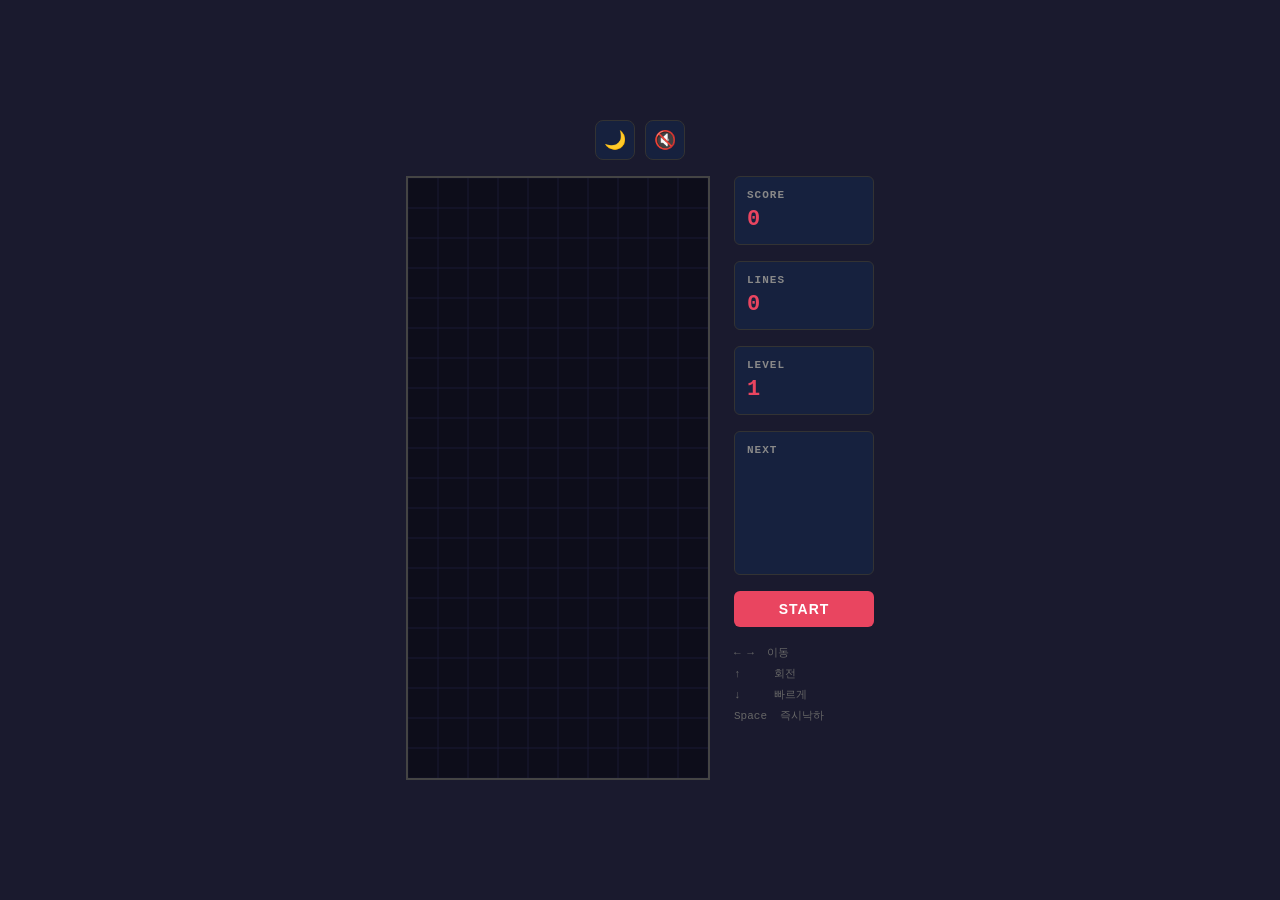
==== game.html @ f0f6d1d6 "initial commit" ====
<!DOCTYPE html>
<html lang="ko" data-theme="dark">
<head>
  <meta charset="UTF-8" />
  <meta name="viewport" content="width=device-width, initial-scale=1.0" />
  <title>Tetris</title>
  <style>
    :root {
      --bg:        #1a1a2e;
      --panel-bg:  #16213e;
      --board-bg:  #0d0d1a;
      --border:    #444;
      --border2:   #333;
      --text:      #eee;
      --muted:     #888;
      --muted2:    #666;
      --accent:    #e94560;
      --accent-hv: #c73652;
      --grid:      #1e1e3a;
    }
    [data-theme="light"] {
      --bg:        #f0f2f5;
      --panel-bg:  #ffffff;
      --board-bg:  #e8eaf0;
      --border:    #bbb;
      --border2:   #ddd;
      --text:      #1a1a2e;
      --muted:     #555;
      --muted2:    #888;
      --accent:    #e94560;
      --accent-hv: #c73652;
      --grid:      #d0d4e0;
    }

    * { box-sizing: border-box; margin: 0; padding: 0; }

    body {
      background: var(--bg);
      display: flex;
      flex-direction: column;
      justify-content: center;
      align-items: center;
      min-height: 100vh;
      font-family: 'Courier New', monospace;
      color: var(--text);
      transition: background 0.3s, color 0.3s;
    }

    #topbar {
      display: flex;
      gap: 10px;
      margin-bottom: 16px;
    }

    .icon-btn {
      background: var(--panel-bg);
      border: 1px solid var(--border2);
      border-radius: 8px;
      color: var(--text);
      font-size: 18px;
      width: 40px;
      height: 40px;
      cursor: pointer;
      display: flex;
      align-items: center;
      justify-content: center;
      transition: background 0.2s;
    }
    .icon-btn:hover { background: var(--border2); }

    #app {
      display: flex;
      gap: 24px;
      align-items: flex-start;
    }

    canvas {
      border: 2px solid var(--border);
      background: var(--board-bg);
      display: block;
      transition: background 0.3s, border-color 0.3s;
    }

    #panel {
      width: 140px;
      display: flex;
      flex-direction: column;
      gap: 16px;
    }

    .box {
      background: var(--panel-bg);
      border: 1px solid var(--border2);
      border-radius: 6px;
      padding: 12px;
      transition: background 0.3s, border-color 0.3s;
    }

    .box h3 {
      font-size: 11px;
      color: var(--muted);
      letter-spacing: 1px;
      text-transform: uppercase;
      margin-bottom: 6px;
    }

    .box .value {
      font-size: 22px;
      font-weight: bold;
      color: var(--accent);
    }

    #next-canvas {
      border: none;
      background: transparent;
      margin-top: 4px;
    }

    #btn {
      width: 100%;
      padding: 10px;
      border: none;
      border-radius: 6px;
      background: var(--accent);
      color: #fff;
      font-size: 14px;
      font-weight: bold;
      cursor: pointer;
      letter-spacing: 1px;
    }
    #btn:hover { background: var(--accent-hv); }

    #keys {
      font-size: 11px;
      color: var(--muted2);
      line-height: 1.9;
    }
  </style>
</head>
<body>

<div id="topbar">
  <button class="icon-btn" id="theme-btn" title="라이트/다크 모드">🌙</button>
  <button class="icon-btn" id="music-btn" title="음악 켜기/끄기">🔇</button>
</div>

<div id="app">
  <canvas id="board" width="300" height="600"></canvas>
  <div id="panel">
    <div class="box">
      <h3>Score</h3>
      <div class="value" id="score">0</div>
    </div>
    <div class="box">
      <h3>Lines</h3>
      <div class="value" id="lines">0</div>
    </div>
    <div class="box">
      <h3>Level</h3>
      <div class="value" id="level">1</div>
    </div>
    <div class="box">
      <h3>Next</h3>
      <canvas id="next-canvas" width="100" height="100"></canvas>
    </div>
    <button id="btn">START</button>
    <div id="keys">
      ← → &nbsp;이동<br>
      ↑ &nbsp;&nbsp;&nbsp;&nbsp;회전<br>
      ↓ &nbsp;&nbsp;&nbsp;&nbsp;빠르게<br>
      Space &nbsp;즉시낙하
    </div>
  </div>
</div>

<audio id="bgm" src="bgm.wav" loop></audio>

<script>
const COLS = 10, ROWS = 20, BLOCK = 30;

const PIECES = [
  { shape: [[1,1,1,1]],               color: '#00f0f0' },
  { shape: [[1,1],[1,1]],             color: '#f0f000' },
  { shape: [[0,1,0],[1,1,1]],         color: '#a000f0' },
  { shape: [[1,0],[1,0],[1,1]],       color: '#f0a000' },
  { shape: [[0,1],[0,1],[1,1]],       color: '#0000f0' },
  { shape: [[0,1,1],[1,1,0]],         color: '#00f000' },
  { shape: [[1,1,0],[0,1,1]],         color: '#f00000' },
];

const canvas   = document.getElementById('board');
const ctx      = canvas.getContext('2d');
const nextCanvas = document.getElementById('next-canvas');
const nCtx     = nextCanvas.getContext('2d');
const scoreEl  = document.getElementById('score');
const linesEl  = document.getElementById('lines');
const levelEl  = document.getElementById('level');
const btn      = document.getElementById('btn');
const themeBtn = document.getElementById('theme-btn');
const musicBtn = document.getElementById('music-btn');
const bgm      = document.getElementById('bgm');

// ── 테마 ──────────────────────────────────────────────
let isDark = true;
themeBtn.addEventListener('click', () => {
  isDark = !isDark;
  document.documentElement.setAttribute('data-theme', isDark ? 'dark' : 'light');
  themeBtn.textContent = isDark ? '🌙' : '☀️';
});

// ── 음악 ──────────────────────────────────────────────
let musicOn = false;
bgm.volume = 0.45;

musicBtn.addEventListener('click', () => {
  musicOn = !musicOn;
  if (musicOn) {
    bgm.play().catch(() => {});
    musicBtn.textContent = '🔊';
  } else {
    bgm.pause();
    musicBtn.textContent = '🔇';
  }
});

// ── 게임 상태 ─────────────────────────────────────────
let board = newBoard(), piece, nextPiece;
let score, lines, level, gameOver, running, dropTimer, dropInterval;

function newBoard() {
  return Array.from({ length: ROWS }, () => Array(COLS).fill(null));
}

function randomPiece() {
  const p = PIECES[Math.floor(Math.random() * PIECES.length)];
  return {
    shape: p.shape.map(r => [...r]),
    color: p.color,
    x: Math.floor(COLS / 2) - Math.floor(p.shape[0].length / 2),
    y: 0,
  };
}

function rotate(shape) {
  return shape[0].map((_, i) => shape.map(row => row[i]).reverse());
}

function valid(b, p, ox = 0, oy = 0, shape = p.shape) {
  return shape.every((row, r) =>
    row.every((cell, c) => {
      if (!cell) return true;
      const nx = p.x + c + ox, ny = p.y + r + oy;
      return nx >= 0 && nx < COLS && ny >= 0 && ny < ROWS && !b[ny]?.[nx];
    })
  );
}

function place(b, p) {
  p.shape.forEach((row, r) =>
    row.forEach((cell, c) => { if (cell) b[p.y + r][p.x + c] = p.color; })
  );
}

function clearLines(b) {
  let cleared = 0;
  for (let r = ROWS - 1; r >= 0; ) {
    if (b[r].every(cell => cell)) { b.splice(r, 1); b.unshift(Array(COLS).fill(null)); cleared++; }
    else r--;
  }
  return cleared;
}

const LINE_SCORES = [0, 100, 300, 500, 800];

function spawn() {
  piece = nextPiece || randomPiece();
  nextPiece = randomPiece();
  if (!valid(board, piece)) {
    gameOver = true;
    running = false;
    btn.textContent = 'RESTART';
    drawOverlay();
    if (musicOn) { bgm.pause(); bgm.currentTime = 0; musicOn = false; musicBtn.textContent = '🔇'; }
  }
}

function drop() {
  if (!running) return;
  if (valid(board, piece, 0, 1)) {
    piece.y++;
  } else {
    place(board, piece);
    const n = clearLines(board);
    if (n) {
      lines += n;
      score += LINE_SCORES[n] * level;
      level = Math.floor(lines / 10) + 1;
      dropInterval = Math.max(100, 1000 - (level - 1) * 100);
      clearInterval(dropTimer);
      dropTimer = setInterval(() => { if (running) drop(); }, dropInterval);
      updateUI();
    }
    spawn();
  }
}

function hardDrop() {
  while (valid(board, piece, 0, 1)) piece.y++;
  drop();
}

function updateUI() {
  scoreEl.textContent = score;
  linesEl.textContent = lines;
  levelEl.textContent = level;
}

// ── 그리기 ────────────────────────────────────────────
function drawBlock(context, x, y, color, size = BLOCK) {
  context.fillStyle = color;
  context.fillRect(x * size + 1, y * size + 1, size - 2, size - 2);
  context.fillStyle = 'rgba(255,255,255,0.18)';
  context.fillRect(x * size + 1, y * size + 1, size - 2, 4);
  context.fillStyle = 'rgba(0,0,0,0.25)';
  context.fillRect(x * size + 1, y * size + size - 5, size - 2, 4);
}

function drawGhost() {
  let gy = piece.y;
  while (valid(board, { ...piece, y: gy + 1 })) gy++;
  if (gy === piece.y) return;
  ctx.globalAlpha = 0.2;
  piece.shape.forEach((row, r) =>
    row.forEach((cell, c) => { if (cell) drawBlock(ctx, piece.x + c, gy + r, piece.color); })
  );
  ctx.globalAlpha = 1;
}

function draw() {
  const gridColor = getComputedStyle(document.documentElement).getPropertyValue('--grid').trim();
  ctx.clearRect(0, 0, canvas.width, canvas.height);

  ctx.strokeStyle = gridColor || '#1e1e3a';
  ctx.lineWidth = 0.5;
  for (let r = 0; r < ROWS; r++)
    for (let c = 0; c < COLS; c++)
      ctx.strokeRect(c * BLOCK, r * BLOCK, BLOCK, BLOCK);

  board.forEach((row, r) =>
    row.forEach((color, c) => { if (color) drawBlock(ctx, c, r, color); })
  );

  if (running && piece) {
    drawGhost();
    piece.shape.forEach((row, r) =>
      row.forEach((cell, c) => { if (cell) drawBlock(ctx, piece.x + c, piece.y + r, piece.color); })
    );
  }

  nCtx.clearRect(0, 0, nextCanvas.width, nextCanvas.height);
  if (nextPiece) {
    const ns = 20;
    const offX = Math.floor((5 - nextPiece.shape[0].length) / 2);
    const offY = Math.floor((5 - nextPiece.shape.length) / 2);
    nextPiece.shape.forEach((row, r) =>
      row.forEach((cell, c) => {
        if (cell) {
          nCtx.fillStyle = nextPiece.color;
          nCtx.fillRect((offX + c) * ns + 1, (offY + r) * ns + 1, ns - 2, ns - 2);
        }
      })
    );
  }

  requestAnimationFrame(draw);
}

function drawOverlay() {
  ctx.fillStyle = 'rgba(0,0,0,0.62)';
  ctx.fillRect(0, 0, canvas.width, canvas.height);
  ctx.fillStyle = '#e94560';
  ctx.font = 'bold 28px Courier New';
  ctx.textAlign = 'center';
  ctx.fillText('GAME OVER', canvas.width / 2, canvas.height / 2 - 20);
  ctx.fillStyle = '#eee';
  ctx.font = '16px Courier New';
  ctx.fillText(`Score: ${score}`, canvas.width / 2, canvas.height / 2 + 16);
}

// ── 시작 ──────────────────────────────────────────────
function startGame() {
  board = newBoard();
  score = 0; lines = 0; level = 1;
  dropInterval = 800;
  gameOver = false;
  running = true;
  nextPiece = randomPiece();
  spawn();
  updateUI();
  btn.textContent = 'RESTART';
  clearInterval(dropTimer);
  dropTimer = setInterval(() => { if (running) drop(); }, dropInterval);
  if (musicOn) { bgm.currentTime = 0; bgm.play().catch(() => {}); }
}

btn.addEventListener('click', startGame);

document.addEventListener('keydown', e => {
  if (!running) return;
  switch (e.key) {
    case 'ArrowLeft':  if (valid(board, piece, -1)) piece.x--; break;
    case 'ArrowRight': if (valid(board, piece,  1)) piece.x++; break;
    case 'ArrowDown':  drop(); break;
    case 'ArrowUp': {
      const r = rotate(piece.shape);
      if (valid(board, piece, 0, 0, r)) piece.shape = r;
      break;
    }
    case ' ': e.preventDefault(); hardDrop(); break;
  }
});

draw();
</script>
</body>
</html>
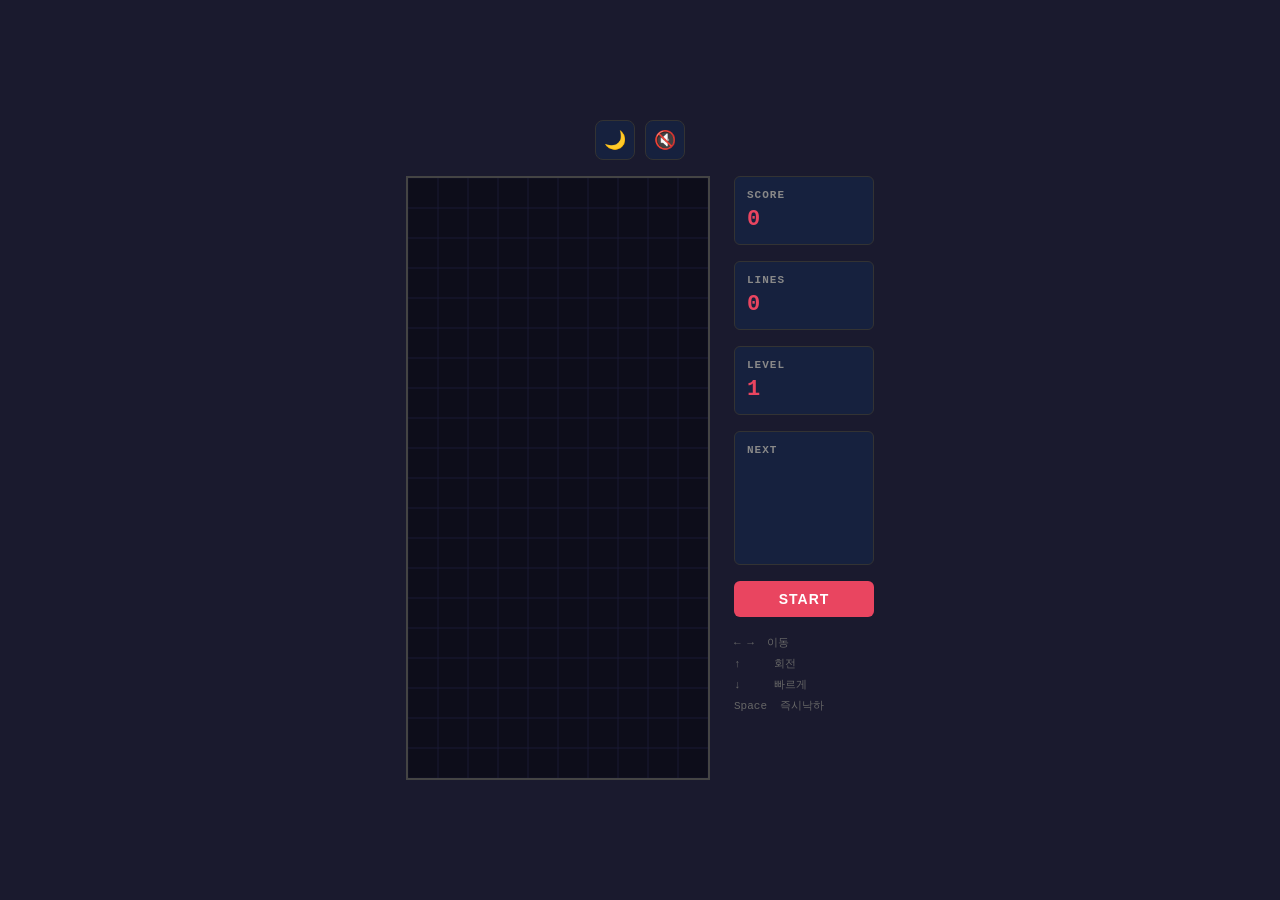
==== commit 37ea556e: "모바일 플레이 기능 추가" ====
--- a/game.html
+++ b/game.html
@@ -2,140 +2,9 @@
 <html lang="ko" data-theme="dark">
 <head>
   <meta charset="UTF-8" />
-  <meta name="viewport" content="width=device-width, initial-scale=1.0" />
+  <meta name="viewport" content="width=device-width, initial-scale=1.0, user-scalable=no, viewport-fit=cover" />
   <title>Tetris</title>
-  <style>
-    :root {
-      --bg:        #1a1a2e;
-      --panel-bg:  #16213e;
-      --board-bg:  #0d0d1a;
-      --border:    #444;
-      --border2:   #333;
-      --text:      #eee;
-      --muted:     #888;
-      --muted2:    #666;
-      --accent:    #e94560;
-      --accent-hv: #c73652;
-      --grid:      #1e1e3a;
-    }
-    [data-theme="light"] {
-      --bg:        #f0f2f5;
-      --panel-bg:  #ffffff;
-      --board-bg:  #e8eaf0;
-      --border:    #bbb;
-      --border2:   #ddd;
-      --text:      #1a1a2e;
-      --muted:     #555;
-      --muted2:    #888;
-      --accent:    #e94560;
-      --accent-hv: #c73652;
-      --grid:      #d0d4e0;
-    }
-
-    * { box-sizing: border-box; margin: 0; padding: 0; }
-
-    body {
-      background: var(--bg);
-      display: flex;
-      flex-direction: column;
-      justify-content: center;
-      align-items: center;
-      min-height: 100vh;
-      font-family: 'Courier New', monospace;
-      color: var(--text);
-      transition: background 0.3s, color 0.3s;
-    }
-
-    #topbar {
-      display: flex;
-      gap: 10px;
-      margin-bottom: 16px;
-    }
-
-    .icon-btn {
-      background: var(--panel-bg);
-      border: 1px solid var(--border2);
-      border-radius: 8px;
-      color: var(--text);
-      font-size: 18px;
-      width: 40px;
-      height: 40px;
-      cursor: pointer;
-      display: flex;
-      align-items: center;
-      justify-content: center;
-      transition: background 0.2s;
-    }
-    .icon-btn:hover { background: var(--border2); }
-
-    #app {
-      display: flex;
-      gap: 24px;
-      align-items: flex-start;
-    }
-
-    canvas {
-      border: 2px solid var(--border);
-      background: var(--board-bg);
-      display: block;
-      transition: background 0.3s, border-color 0.3s;
-    }
-
-    #panel {
-      width: 140px;
-      display: flex;
-      flex-direction: column;
-      gap: 16px;
-    }
-
-    .box {
-      background: var(--panel-bg);
-      border: 1px solid var(--border2);
-      border-radius: 6px;
-      padding: 12px;
-      transition: background 0.3s, border-color 0.3s;
-    }
-
-    .box h3 {
-      font-size: 11px;
-      color: var(--muted);
-      letter-spacing: 1px;
-      text-transform: uppercase;
-      margin-bottom: 6px;
-    }
-
-    .box .value {
-      font-size: 22px;
-      font-weight: bold;
-      color: var(--accent);
-    }
-
-    #next-canvas {
-      border: none;
-      background: transparent;
-      margin-top: 4px;
-    }
-
-    #btn {
-      width: 100%;
-      padding: 10px;
-      border: none;
-      border-radius: 6px;
-      background: var(--accent);
-      color: #fff;
-      font-size: 14px;
-      font-weight: bold;
-      cursor: pointer;
-      letter-spacing: 1px;
-    }
-    #btn:hover { background: var(--accent-hv); }
-
-    #keys {
-      font-size: 11px;
-      color: var(--muted2);
-      line-height: 1.9;
-    }
-  </style>
+  <link rel="stylesheet" href="css/game.css" />
 </head>
 <body>
 
@@ -159,7 +28,7 @@
       <h3>Level</h3>
       <div class="value" id="level">1</div>
     </div>
-    <div class="box">
+    <div class="box" id="next-box">
       <h3>Next</h3>
       <canvas id="next-canvas" width="100" height="100"></canvas>
     </div>
@@ -173,254 +42,24 @@
   </div>
 </div>
 
-<audio id="bgm" src="bgm.wav" loop></audio>
+<!-- 모바일 게임패드 -->
+<div id="gamepad">
+  <div class="gc-dpad">
+    <button class="gc-btn gc-rotate" id="gc-rotate" aria-label="회전">↺</button>
+    <button class="gc-btn gc-left"   id="gc-left"   aria-label="왼쪽">◀</button>
+    <button class="gc-btn gc-down"   id="gc-down"   aria-label="아래">▼</button>
+    <button class="gc-btn gc-right"  id="gc-right"  aria-label="오른쪽">▶</button>
+  </div>
+  <div class="gc-center">
+    <button class="gc-start-btn" id="gc-start">START</button>
+  </div>
+  <div class="gc-actions">
+    <button class="gc-btn gc-drop" id="gc-drop" aria-label="즉시 낙하">⚡</button>
+  </div>
+</div>
 
-<script>
-const COLS = 10, ROWS = 20, BLOCK = 30;
+<audio id="bgm" src="assets/bgm.wav" loop></audio>
 
-const PIECES = [
-  { shape: [[1,1,1,1]],               color: '#00f0f0' },
-  { shape: [[1,1],[1,1]],             color: '#f0f000' },
-  { shape: [[0,1,0],[1,1,1]],         color: '#a000f0' },
-  { shape: [[1,0],[1,0],[1,1]],       color: '#f0a000' },
-  { shape: [[0,1],[0,1],[1,1]],       color: '#0000f0' },
-  { shape: [[0,1,1],[1,1,0]],         color: '#00f000' },
-  { shape: [[1,1,0],[0,1,1]],         color: '#f00000' },
-];
-
-const canvas   = document.getElementById('board');
-const ctx      = canvas.getContext('2d');
-const nextCanvas = document.getElementById('next-canvas');
-const nCtx     = nextCanvas.getContext('2d');
-const scoreEl  = document.getElementById('score');
-const linesEl  = document.getElementById('lines');
-const levelEl  = document.getElementById('level');
-const btn      = document.getElementById('btn');
-const themeBtn = document.getElementById('theme-btn');
-const musicBtn = document.getElementById('music-btn');
-const bgm      = document.getElementById('bgm');
-
-// ── 테마 ──────────────────────────────────────────────
-let isDark = true;
-themeBtn.addEventListener('click', () => {
-  isDark = !isDark;
-  document.documentElement.setAttribute('data-theme', isDark ? 'dark' : 'light');
-  themeBtn.textContent = isDark ? '🌙' : '☀️';
-});
-
-// ── 음악 ──────────────────────────────────────────────
-let musicOn = false;
-bgm.volume = 0.45;
-
-musicBtn.addEventListener('click', () => {
-  musicOn = !musicOn;
-  if (musicOn) {
-    bgm.play().catch(() => {});
-    musicBtn.textContent = '🔊';
-  } else {
-    bgm.pause();
-    musicBtn.textContent = '🔇';
-  }
-});
-
-// ── 게임 상태 ─────────────────────────────────────────
-let board = newBoard(), piece, nextPiece;
-let score, lines, level, gameOver, running, dropTimer, dropInterval;
-
-function newBoard() {
-  return Array.from({ length: ROWS }, () => Array(COLS).fill(null));
-}
-
-function randomPiece() {
-  const p = PIECES[Math.floor(Math.random() * PIECES.length)];
-  return {
-    shape: p.shape.map(r => [...r]),
-    color: p.color,
-    x: Math.floor(COLS / 2) - Math.floor(p.shape[0].length / 2),
-    y: 0,
-  };
-}
-
-function rotate(shape) {
-  return shape[0].map((_, i) => shape.map(row => row[i]).reverse());
-}
-
-function valid(b, p, ox = 0, oy = 0, shape = p.shape) {
-  return shape.every((row, r) =>
-    row.every((cell, c) => {
-      if (!cell) return true;
-      const nx = p.x + c + ox, ny = p.y + r + oy;
-      return nx >= 0 && nx < COLS && ny >= 0 && ny < ROWS && !b[ny]?.[nx];
-    })
-  );
-}
-
-function place(b, p) {
-  p.shape.forEach((row, r) =>
-    row.forEach((cell, c) => { if (cell) b[p.y + r][p.x + c] = p.color; })
-  );
-}
-
-function clearLines(b) {
-  let cleared = 0;
-  for (let r = ROWS - 1; r >= 0; ) {
-    if (b[r].every(cell => cell)) { b.splice(r, 1); b.unshift(Array(COLS).fill(null)); cleared++; }
-    else r--;
-  }
-  return cleared;
-}
-
-const LINE_SCORES = [0, 100, 300, 500, 800];
-
-function spawn() {
-  piece = nextPiece || randomPiece();
-  nextPiece = randomPiece();
-  if (!valid(board, piece)) {
-    gameOver = true;
-    running = false;
-    btn.textContent = 'RESTART';
-    drawOverlay();
-    if (musicOn) { bgm.pause(); bgm.currentTime = 0; musicOn = false; musicBtn.textContent = '🔇'; }
-  }
-}
-
-function drop() {
-  if (!running) return;
-  if (valid(board, piece, 0, 1)) {
-    piece.y++;
-  } else {
-    place(board, piece);
-    const n = clearLines(board);
-    if (n) {
-      lines += n;
-      score += LINE_SCORES[n] * level;
-      level = Math.floor(lines / 10) + 1;
-      dropInterval = Math.max(100, 1000 - (level - 1) * 100);
-      clearInterval(dropTimer);
-      dropTimer = setInterval(() => { if (running) drop(); }, dropInterval);
-      updateUI();
-    }
-    spawn();
-  }
-}
-
-function hardDrop() {
-  while (valid(board, piece, 0, 1)) piece.y++;
-  drop();
-}
-
-function updateUI() {
-  scoreEl.textContent = score;
-  linesEl.textContent = lines;
-  levelEl.textContent = level;
-}
-
-// ── 그리기 ────────────────────────────────────────────
-function drawBlock(context, x, y, color, size = BLOCK) {
-  context.fillStyle = color;
-  context.fillRect(x * size + 1, y * size + 1, size - 2, size - 2);
-  context.fillStyle = 'rgba(255,255,255,0.18)';
-  context.fillRect(x * size + 1, y * size + 1, size - 2, 4);
-  context.fillStyle = 'rgba(0,0,0,0.25)';
-  context.fillRect(x * size + 1, y * size + size - 5, size - 2, 4);
-}
-
-function drawGhost() {
-  let gy = piece.y;
-  while (valid(board, { ...piece, y: gy + 1 })) gy++;
-  if (gy === piece.y) return;
-  ctx.globalAlpha = 0.2;
-  piece.shape.forEach((row, r) =>
-    row.forEach((cell, c) => { if (cell) drawBlock(ctx, piece.x + c, gy + r, piece.color); })
-  );
-  ctx.globalAlpha = 1;
-}
-
-function draw() {
-  const gridColor = getComputedStyle(document.documentElement).getPropertyValue('--grid').trim();
-  ctx.clearRect(0, 0, canvas.width, canvas.height);
-
-  ctx.strokeStyle = gridColor || '#1e1e3a';
-  ctx.lineWidth = 0.5;
-  for (let r = 0; r < ROWS; r++)
-    for (let c = 0; c < COLS; c++)
-      ctx.strokeRect(c * BLOCK, r * BLOCK, BLOCK, BLOCK);
-
-  board.forEach((row, r) =>
-    row.forEach((color, c) => { if (color) drawBlock(ctx, c, r, color); })
-  );
-
-  if (running && piece) {
-    drawGhost();
-    piece.shape.forEach((row, r) =>
-      row.forEach((cell, c) => { if (cell) drawBlock(ctx, piece.x + c, piece.y + r, piece.color); })
-    );
-  }
-
-  nCtx.clearRect(0, 0, nextCanvas.width, nextCanvas.height);
-  if (nextPiece) {
-    const ns = 20;
-    const offX = Math.floor((5 - nextPiece.shape[0].length) / 2);
-    const offY = Math.floor((5 - nextPiece.shape.length) / 2);
-    nextPiece.shape.forEach((row, r) =>
-      row.forEach((cell, c) => {
-        if (cell) {
-          nCtx.fillStyle = nextPiece.color;
-          nCtx.fillRect((offX + c) * ns + 1, (offY + r) * ns + 1, ns - 2, ns - 2);
-        }
-      })
-    );
-  }
-
-  requestAnimationFrame(draw);
-}
-
-function drawOverlay() {
-  ctx.fillStyle = 'rgba(0,0,0,0.62)';
-  ctx.fillRect(0, 0, canvas.width, canvas.height);
-  ctx.fillStyle = '#e94560';
-  ctx.font = 'bold 28px Courier New';
-  ctx.textAlign = 'center';
-  ctx.fillText('GAME OVER', canvas.width / 2, canvas.height / 2 - 20);
-  ctx.fillStyle = '#eee';
-  ctx.font = '16px Courier New';
-  ctx.fillText(`Score: ${score}`, canvas.width / 2, canvas.height / 2 + 16);
-}
-
-// ── 시작 ──────────────────────────────────────────────
-function startGame() {
-  board = newBoard();
-  score = 0; lines = 0; level = 1;
-  dropInterval = 800;
-  gameOver = false;
-  running = true;
-  nextPiece = randomPiece();
-  spawn();
-  updateUI();
-  btn.textContent = 'RESTART';
-  clearInterval(dropTimer);
-  dropTimer = setInterval(() => { if (running) drop(); }, dropInterval);
-  if (musicOn) { bgm.currentTime = 0; bgm.play().catch(() => {}); }
-}
-
-btn.addEventListener('click', startGame);
-
-document.addEventListener('keydown', e => {
-  if (!running) return;
-  switch (e.key) {
-    case 'ArrowLeft':  if (valid(board, piece, -1)) piece.x--; break;
-    case 'ArrowRight': if (valid(board, piece,  1)) piece.x++; break;
-    case 'ArrowDown':  drop(); break;
-    case 'ArrowUp': {
-      const r = rotate(piece.shape);
-      if (valid(board, piece, 0, 0, r)) piece.shape = r;
-      break;
-    }
-    case ' ': e.preventDefault(); hardDrop(); break;
-  }
-});
-
-draw();
-</script>
+<script src="js/game.js"></script>
 </body>
 </html>
--- a/css/game.css
+++ b/css/game.css
@@ -0,0 +1,302 @@
+/* ── 테마 변수 ─────────────────────────────────────── */
+:root {
+  --bg:        #1a1a2e;
+  --panel-bg:  #16213e;
+  --board-bg:  #0d0d1a;
+  --border:    #444;
+  --border2:   #333;
+  --text:      #eee;
+  --muted:     #888;
+  --muted2:    #666;
+  --accent:    #e94560;
+  --accent-hv: #c73652;
+  --grid:      #1e1e3a;
+  --gc-bg:     #0f0f20;
+  --gc-btn:    #2a2a4e;
+  --gc-btn-sh: #0d0d1a;
+}
+[data-theme="light"] {
+  --bg:        #f0f2f5;
+  --panel-bg:  #ffffff;
+  --board-bg:  #e8eaf0;
+  --border:    #bbb;
+  --border2:   #ddd;
+  --text:      #1a1a2e;
+  --muted:     #555;
+  --muted2:    #888;
+  --accent:    #e94560;
+  --accent-hv: #c73652;
+  --grid:      #d0d4e0;
+  --gc-bg:     #dde0e8;
+  --gc-btn:    #bcc0cc;
+  --gc-btn-sh: #9fa4b0;
+}
+
+* { box-sizing: border-box; margin: 0; padding: 0; }
+
+body {
+  background: var(--bg);
+  display: flex;
+  flex-direction: column;
+  justify-content: center;
+  align-items: center;
+  min-height: 100vh;
+  min-height: 100dvh;
+  font-family: 'Courier New', monospace;
+  color: var(--text);
+  transition: background 0.3s, color 0.3s;
+  overflow-x: hidden;
+  user-select: none;
+}
+
+/* ── 상단 버튼 ─────────────────────────────────────── */
+#topbar {
+  display: flex;
+  gap: 10px;
+  margin-bottom: 16px;
+}
+
+.icon-btn {
+  background: var(--panel-bg);
+  border: 1px solid var(--border2);
+  border-radius: 8px;
+  color: var(--text);
+  font-size: 18px;
+  width: 40px;
+  height: 40px;
+  cursor: pointer;
+  display: flex;
+  align-items: center;
+  justify-content: center;
+  transition: background 0.2s;
+  -webkit-tap-highlight-color: transparent;
+}
+.icon-btn:hover { background: var(--border2); }
+
+/* ── 게임 영역 ─────────────────────────────────────── */
+#app {
+  display: flex;
+  gap: 24px;
+  align-items: flex-start;
+}
+
+canvas {
+  border: 2px solid var(--border);
+  background: var(--board-bg);
+  display: block;
+  transition: background 0.3s, border-color 0.3s;
+}
+
+/* ── 사이드 패널 (데스크탑) ────────────────────────── */
+#panel {
+  width: 140px;
+  display: flex;
+  flex-direction: column;
+  gap: 16px;
+}
+
+.box {
+  background: var(--panel-bg);
+  border: 1px solid var(--border2);
+  border-radius: 6px;
+  padding: 12px;
+  transition: background 0.3s, border-color 0.3s;
+}
+.box h3 {
+  font-size: 11px;
+  color: var(--muted);
+  letter-spacing: 1px;
+  text-transform: uppercase;
+  margin-bottom: 6px;
+}
+.box .value {
+  font-size: 22px;
+  font-weight: bold;
+  color: var(--accent);
+}
+
+#next-canvas {
+  border: none;
+  background: transparent;
+  margin-top: 4px;
+}
+
+#btn {
+  width: 100%;
+  padding: 10px;
+  border: none;
+  border-radius: 6px;
+  background: var(--accent);
+  color: #fff;
+  font-size: 14px;
+  font-weight: bold;
+  cursor: pointer;
+  letter-spacing: 1px;
+  -webkit-tap-highlight-color: transparent;
+}
+#btn:hover { background: var(--accent-hv); }
+
+#keys {
+  font-size: 11px;
+  color: var(--muted2);
+  line-height: 1.9;
+}
+
+/* ── 게임패드 (기본: 숨김) ─────────────────────────── */
+#gamepad {
+  display: none;
+  align-items: center;
+  justify-content: space-between;
+  width: 100%;
+  padding: 16px 20px 20px;
+  background: var(--gc-bg);
+  border-radius: 28px 28px 0 0;
+  margin-top: 12px;
+  gap: 12px;
+  /* 노치/홈바 대응 */
+  padding-bottom: max(20px, env(safe-area-inset-bottom));
+}
+
+/* D-PAD 십자키 */
+.gc-dpad {
+  display: grid;
+  grid-template-columns: 54px 54px 54px;
+  grid-template-rows: 54px 54px 54px;
+  gap: 5px;
+  flex-shrink: 0;
+}
+.gc-rotate { grid-column: 2; grid-row: 1; }
+.gc-left   { grid-column: 1; grid-row: 2; }
+.gc-down   { grid-column: 2; grid-row: 2; }
+.gc-right  { grid-column: 3; grid-row: 2; }
+
+/* 버튼 공통 */
+.gc-btn {
+  width: 54px;
+  height: 54px;
+  border-radius: 14px;
+  border: none;
+  background: var(--gc-btn);
+  color: var(--text);
+  font-size: 20px;
+  cursor: pointer;
+  display: flex;
+  align-items: center;
+  justify-content: center;
+  box-shadow: 0 5px 0 var(--gc-btn-sh), inset 0 1px 0 rgba(255,255,255,0.08);
+  transition: transform 0.07s, box-shadow 0.07s, background 0.07s;
+  -webkit-tap-highlight-color: transparent;
+  touch-action: none;
+}
+.gc-btn:active,
+.gc-btn.pressed {
+  transform: translateY(4px);
+  box-shadow: 0 1px 0 var(--gc-btn-sh), inset 0 1px 0 rgba(255,255,255,0.08);
+  background: var(--accent);
+  color: #fff;
+}
+
+/* 중앙 START 버튼 */
+.gc-center {
+  display: flex;
+  flex-direction: column;
+  align-items: center;
+  gap: 10px;
+}
+.gc-start-btn {
+  padding: 8px 18px;
+  border-radius: 20px;
+  border: 1px solid var(--border);
+  background: var(--panel-bg);
+  color: var(--text);
+  font-family: 'Courier New', monospace;
+  font-size: 12px;
+  font-weight: bold;
+  letter-spacing: 1px;
+  cursor: pointer;
+  -webkit-tap-highlight-color: transparent;
+  transition: background 0.15s;
+}
+.gc-start-btn:active { background: var(--accent); color: #fff; border-color: var(--accent); }
+
+/* 오른쪽 액션 버튼 (⚡ 하드드롭) */
+.gc-actions {
+  display: flex;
+  flex-direction: column;
+  align-items: center;
+  justify-content: center;
+  flex-shrink: 0;
+}
+.gc-drop {
+  width: 72px;
+  height: 72px;
+  border-radius: 50%;
+  font-size: 28px;
+  background: #3a1535;
+  box-shadow: 0 6px 0 #1a0a18, inset 0 1px 0 rgba(255,255,255,0.08);
+}
+.gc-drop:active,
+.gc-drop.pressed {
+  background: var(--accent);
+  box-shadow: 0 2px 0 #1a0a18, inset 0 1px 0 rgba(255,255,255,0.08);
+}
+
+/* ── 모바일 레이아웃 (≤640px) ──────────────────────── */
+@media (max-width: 640px) {
+  body {
+    justify-content: flex-start;
+    padding: 10px 0 0;
+    gap: 0;
+  }
+
+  #topbar {
+    width: 100%;
+    padding: 0 12px;
+    justify-content: flex-end;
+    margin-bottom: 8px;
+  }
+
+  #app {
+    flex-direction: column;
+    align-items: center;
+    width: 100%;
+    gap: 8px;
+  }
+
+  /* 가로형 스탯 패널 */
+  #panel {
+    width: 100%;
+    flex-direction: row;
+    padding: 0 12px;
+    gap: 6px;
+    order: -1;
+  }
+
+  .box {
+    flex: 1;
+    padding: 8px 6px;
+    text-align: center;
+  }
+  .box h3 { font-size: 9px; margin-bottom: 3px; }
+  .box .value { font-size: 15px; }
+
+  #next-box { flex: 1.2; }
+  #next-canvas { margin-top: 2px; }
+
+  /* 데스크탑 전용 요소 숨기기 */
+  #keys { display: none; }
+  #btn  { display: none; }
+
+  /* 캔버스 중앙 정렬 */
+  #board { display: block; margin: 0 auto; }
+
+  /* 게임패드 표시 */
+  #gamepad { display: flex; }
+}
+
+/* 아주 작은 화면 (≤360px) */
+@media (max-width: 360px) {
+  .gc-btn  { width: 46px; height: 46px; font-size: 17px; }
+  .gc-dpad { grid-template-columns: 46px 46px 46px; grid-template-rows: 46px 46px 46px; gap: 4px; }
+  .gc-drop { width: 60px; height: 60px; font-size: 24px; }
+}
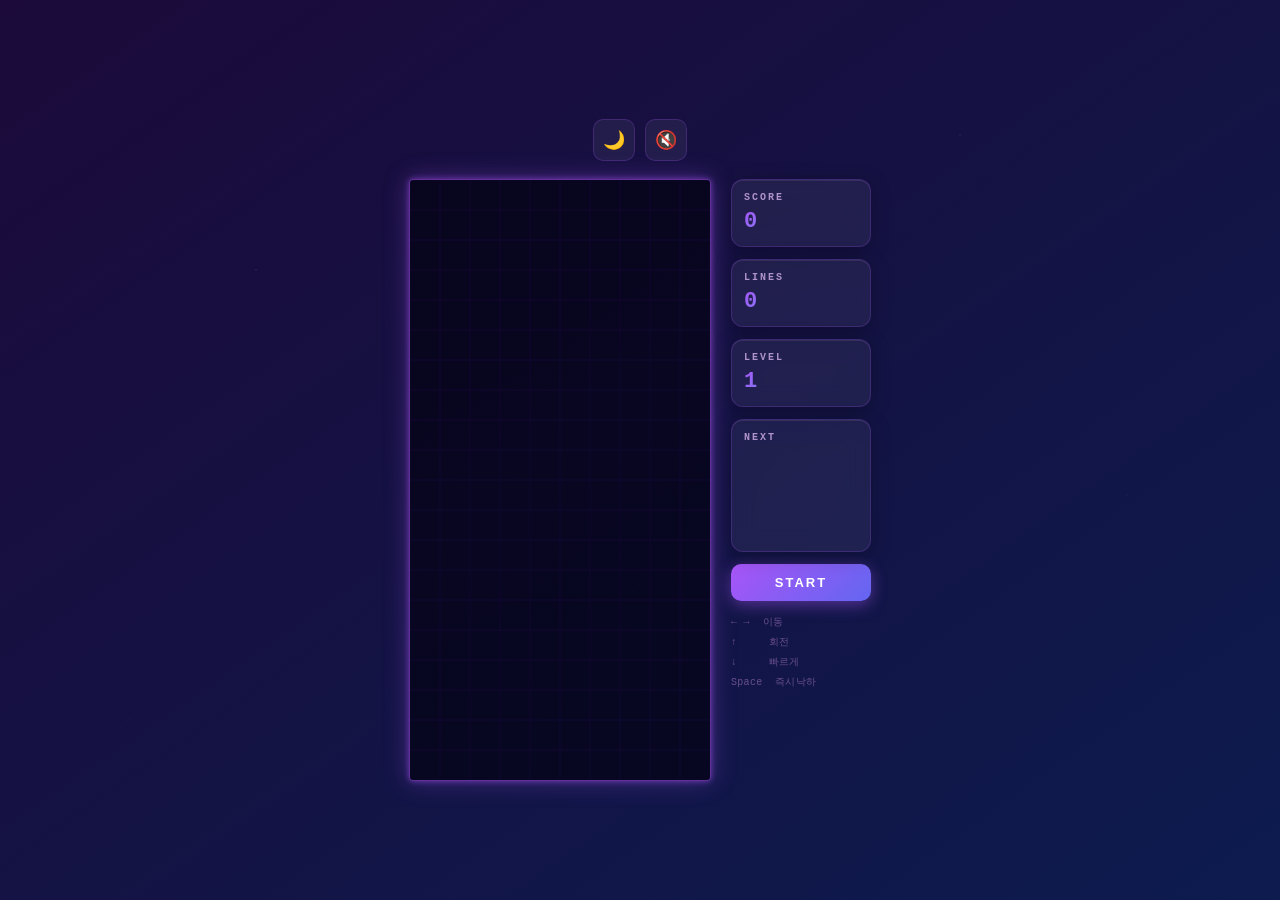
==== commit dd71f82c: "모바일 게임패드 레이아웃 개선 및 UI 디자인 리뉴얼 - 게임패드: 왼쪽(◀▶), 오른쪽(▼+↺ / ⚡) 구조로 재배치 - 패널: Score/Lines/Level 1행, Next+" ====
--- a/game.html
+++ b/game.html
@@ -16,21 +16,26 @@
 <div id="app">
   <canvas id="board" width="300" height="600"></canvas>
   <div id="panel">
-    <div class="box">
-      <h3>Score</h3>
-      <div class="value" id="score">0</div>
+    <div class="panel-stat-row">
+      <div class="box">
+        <h3>Score</h3>
+        <div class="value" id="score">0</div>
+      </div>
+      <div class="box">
+        <h3>Lines</h3>
+        <div class="value" id="lines">0</div>
+      </div>
+      <div class="box">
+        <h3>Level</h3>
+        <div class="value" id="level">1</div>
+      </div>
     </div>
-    <div class="box">
-      <h3>Lines</h3>
-      <div class="value" id="lines">0</div>
-    </div>
-    <div class="box">
-      <h3>Level</h3>
-      <div class="value" id="level">1</div>
-    </div>
-    <div class="box" id="next-box">
-      <h3>Next</h3>
-      <canvas id="next-canvas" width="100" height="100"></canvas>
+    <div class="panel-next-row">
+      <div class="box" id="next-box">
+        <h3>Next</h3>
+        <canvas id="next-canvas" width="100" height="100"></canvas>
+      </div>
+      <button id="btn-mobile" class="mobile-only">START</button>
     </div>
     <button id="btn">START</button>
     <div id="keys">
@@ -44,16 +49,17 @@
 
 <!-- 모바일 게임패드 -->
 <div id="gamepad">
-  <div class="gc-dpad">
-    <button class="gc-btn gc-rotate" id="gc-rotate" aria-label="회전">↺</button>
-    <button class="gc-btn gc-left"   id="gc-left"   aria-label="왼쪽">◀</button>
-    <button class="gc-btn gc-down"   id="gc-down"   aria-label="아래">▼</button>
-    <button class="gc-btn gc-right"  id="gc-right"  aria-label="오른쪽">▶</button>
+  <div class="gc-left-group">
+    <div class="gc-lr">
+      <button class="gc-btn gc-left"  id="gc-left"  aria-label="왼쪽">◀</button>
+      <button class="gc-btn gc-right" id="gc-right" aria-label="오른쪽">▶</button>
+    </div>
   </div>
-  <div class="gc-center">
-    <button class="gc-start-btn" id="gc-start">START</button>
-  </div>
-  <div class="gc-actions">
+  <div class="gc-right-group">
+    <div class="gc-mid-row">
+      <button class="gc-btn gc-down"   id="gc-down"   aria-label="아래">▼</button>
+      <button class="gc-btn gc-rotate" id="gc-rotate" aria-label="회전">↺</button>
+    </div>
     <button class="gc-btn gc-drop" id="gc-drop" aria-label="즉시 낙하">⚡</button>
   </div>
 </div>
--- a/css/game.css
+++ b/css/game.css
@@ -1,41 +1,51 @@
 /* ── 테마 변수 ─────────────────────────────────────── */
 :root {
-  --bg:        #1a1a2e;
-  --panel-bg:  #16213e;
-  --board-bg:  #0d0d1a;
-  --border:    #444;
-  --border2:   #333;
-  --text:      #eee;
-  --muted:     #888;
-  --muted2:    #666;
-  --accent:    #e94560;
-  --accent-hv: #c73652;
-  --grid:      #1e1e3a;
-  --gc-bg:     #0f0f20;
-  --gc-btn:    #2a2a4e;
-  --gc-btn-sh: #0d0d1a;
-}
+  --bg-from:    #1b0a3a;
+  --bg-to:      #0d1b4e;
+  --panel-bg:   rgba(255,255,255,0.06);
+  --board-bg:   rgba(4,2,18,0.7);
+  --border:     rgba(168,85,247,0.55);
+  --border2:    rgba(168,85,247,0.22);
+  --text:       #ede8ff;
+  --muted:      #b094cc;
+  --muted2:     #6a4f90;
+  --accent:     #a855f7;
+  --accent2:    #22d3ee;
+  --accent-hv:  #9333ea;
+  --grid:       rgba(168,85,247,0.08);
+  --gc-bg:      rgba(12,5,32,0.96);
+  --gc-btn:     rgba(168,85,247,0.18);
+  --gc-btn-sh:  rgba(0,0,0,0.55);
+  --glow-brd:   0 0 24px rgba(168,85,247,0.35), 0 0 6px rgba(168,85,247,0.55);
+  --glow-btn:   0 0 18px rgba(168,85,247,0.55);
+}
+
 [data-theme="light"] {
-  --bg:        #f0f2f5;
-  --panel-bg:  #ffffff;
-  --board-bg:  #e8eaf0;
-  --border:    #bbb;
-  --border2:   #ddd;
-  --text:      #1a1a2e;
-  --muted:     #555;
-  --muted2:    #888;
-  --accent:    #e94560;
-  --accent-hv: #c73652;
-  --grid:      #d0d4e0;
-  --gc-bg:     #dde0e8;
-  --gc-btn:    #bcc0cc;
-  --gc-btn-sh: #9fa4b0;
+  --bg-from:    #f3eaff;
+  --bg-to:      #e6f0ff;
+  --panel-bg:   rgba(255,255,255,0.75);
+  --board-bg:   rgba(240,232,255,0.9);
+  --border:     rgba(139,92,246,0.45);
+  --border2:    rgba(139,92,246,0.2);
+  --text:       #2a1054;
+  --muted:      #7c5bb0;
+  --muted2:     #b09acc;
+  --accent:     #7c3aed;
+  --accent2:    #0891b2;
+  --accent-hv:  #6d28d9;
+  --grid:       rgba(139,92,246,0.12);
+  --gc-bg:      rgba(230,220,255,0.97);
+  --gc-btn:     rgba(139,92,246,0.15);
+  --gc-btn-sh:  rgba(100,60,180,0.2);
+  --glow-brd:   0 0 18px rgba(139,92,246,0.2), 0 0 4px rgba(139,92,246,0.35);
+  --glow-btn:   0 0 14px rgba(139,92,246,0.3);
 }
 
 * { box-sizing: border-box; margin: 0; padding: 0; }
 
 body {
-  background: var(--bg);
+  background: linear-gradient(145deg, var(--bg-from) 0%, var(--bg-to) 100%);
+  background-attachment: fixed;
   display: flex;
   flex-direction: column;
   justify-content: center;
@@ -44,47 +54,72 @@
   min-height: 100dvh;
   font-family: 'Courier New', monospace;
   color: var(--text);
-  transition: background 0.3s, color 0.3s;
+  transition: background 0.4s, color 0.4s;
   overflow-x: hidden;
   user-select: none;
 }
 
+/* 배경 별빛 레이어 */
+body::before {
+  content: '';
+  position: fixed;
+  inset: 0;
+  background-image:
+    radial-gradient(1px 1px at 20% 30%, rgba(255,255,255,0.18) 0%, transparent 100%),
+    radial-gradient(1px 1px at 75% 15%, rgba(255,255,255,0.14) 0%, transparent 100%),
+    radial-gradient(1.5px 1.5px at 50% 65%, rgba(200,160,255,0.15) 0%, transparent 100%),
+    radial-gradient(1px 1px at 10% 80%, rgba(255,255,255,0.10) 0%, transparent 100%),
+    radial-gradient(1px 1px at 88% 55%, rgba(200,220,255,0.12) 0%, transparent 100%);
+  pointer-events: none;
+  z-index: 0;
+}
+
+body > * { position: relative; z-index: 1; }
+
 /* ── 상단 버튼 ─────────────────────────────────────── */
 #topbar {
   display: flex;
   gap: 10px;
-  margin-bottom: 16px;
+  margin-bottom: 18px;
 }
 
 .icon-btn {
   background: var(--panel-bg);
   border: 1px solid var(--border2);
-  border-radius: 8px;
+  border-radius: 10px;
   color: var(--text);
   font-size: 18px;
-  width: 40px;
-  height: 40px;
+  width: 42px;
+  height: 42px;
   cursor: pointer;
   display: flex;
   align-items: center;
   justify-content: center;
-  transition: background 0.2s;
+  transition: background 0.2s, box-shadow 0.2s, border-color 0.2s;
   -webkit-tap-highlight-color: transparent;
-}
-.icon-btn:hover { background: var(--border2); }
+  backdrop-filter: blur(10px);
+  -webkit-backdrop-filter: blur(10px);
+}
+.icon-btn:hover {
+  background: rgba(168,85,247,0.2);
+  border-color: var(--border);
+  box-shadow: var(--glow-btn);
+}
 
 /* ── 게임 영역 ─────────────────────────────────────── */
 #app {
   display: flex;
-  gap: 24px;
+  gap: 20px;
   align-items: flex-start;
 }
 
 canvas {
-  border: 2px solid var(--border);
+  border: 1.5px solid var(--border);
   background: var(--board-bg);
   display: block;
-  transition: background 0.3s, border-color 0.3s;
+  box-shadow: var(--glow-brd);
+  border-radius: 4px;
+  transition: background 0.3s, border-color 0.3s, box-shadow 0.3s;
 }
 
 /* ── 사이드 패널 (데스크탑) ────────────────────────── */
@@ -92,55 +127,79 @@
   width: 140px;
   display: flex;
   flex-direction: column;
-  gap: 16px;
-}
+  gap: 12px;
+}
+
+.panel-stat-row,
+.panel-next-row { display: contents; }
 
 .box {
   background: var(--panel-bg);
   border: 1px solid var(--border2);
-  border-radius: 6px;
+  border-radius: 12px;
   padding: 12px;
+  backdrop-filter: blur(12px);
+  -webkit-backdrop-filter: blur(12px);
+  box-shadow: 0 4px 20px rgba(0,0,0,0.25), inset 0 1px 0 rgba(255,255,255,0.08);
   transition: background 0.3s, border-color 0.3s;
 }
 .box h3 {
-  font-size: 11px;
+  font-size: 10px;
   color: var(--muted);
-  letter-spacing: 1px;
+  letter-spacing: 2px;
   text-transform: uppercase;
   margin-bottom: 6px;
 }
 .box .value {
   font-size: 22px;
   font-weight: bold;
-  color: var(--accent);
+  background: linear-gradient(135deg, var(--accent), var(--accent2));
+  -webkit-background-clip: text;
+  -webkit-text-fill-color: transparent;
+  background-clip: text;
 }
 
 #next-canvas {
   border: none;
   background: transparent;
   margin-top: 4px;
+  box-shadow: none;
+  border-radius: 0;
 }
 
 #btn {
   width: 100%;
-  padding: 10px;
+  padding: 11px;
   border: none;
-  border-radius: 6px;
-  background: var(--accent);
+  border-radius: 10px;
+  background: linear-gradient(135deg, var(--accent), #6366f1);
   color: #fff;
-  font-size: 14px;
+  font-size: 13px;
   font-weight: bold;
   cursor: pointer;
-  letter-spacing: 1px;
+  letter-spacing: 2px;
+  box-shadow: 0 4px 16px rgba(168,85,247,0.45);
+  transition: transform 0.15s, box-shadow 0.15s;
   -webkit-tap-highlight-color: transparent;
 }
-#btn:hover { background: var(--accent-hv); }
+#btn:hover {
+  transform: translateY(-2px);
+  box-shadow: 0 6px 22px rgba(168,85,247,0.65);
+}
+#btn:active {
+  transform: translateY(1px);
+  box-shadow: 0 2px 10px rgba(168,85,247,0.4);
+}
 
 #keys {
-  font-size: 11px;
+  font-size: 10px;
   color: var(--muted2);
-  line-height: 1.9;
-}
+  line-height: 2;
+  letter-spacing: 0.3px;
+}
+
+/* ── 모바일 전용 재시작 버튼 (기본: 숨김) ─────────────── */
+.mobile-only { display: none; }
 
 /* ── 게임패드 (기본: 숨김) ─────────────────────────── */
 #gamepad {
@@ -148,97 +207,80 @@
   align-items: center;
   justify-content: space-between;
   width: 100%;
-  padding: 16px 20px 20px;
+  padding: 18px 28px 20px;
   background: var(--gc-bg);
+  border-top: 1px solid var(--border2);
   border-radius: 28px 28px 0 0;
-  margin-top: 12px;
+  margin-top: 10px;
+  padding-bottom: max(20px, env(safe-area-inset-bottom));
+  backdrop-filter: blur(20px);
+  -webkit-backdrop-filter: blur(20px);
+}
+
+/* 왼쪽: ◀ ▶ */
+.gc-left-group {
+  display: flex;
+  align-items: center;
+}
+.gc-lr {
+  display: flex;
+  flex-direction: row;
   gap: 12px;
-  /* 노치/홈바 대응 */
-  padding-bottom: max(20px, env(safe-area-inset-bottom));
-}
-
-/* D-PAD 십자키 */
-.gc-dpad {
-  display: grid;
-  grid-template-columns: 54px 54px 54px;
-  grid-template-rows: 54px 54px 54px;
-  gap: 5px;
-  flex-shrink: 0;
-}
-.gc-rotate { grid-column: 2; grid-row: 1; }
-.gc-left   { grid-column: 1; grid-row: 2; }
-.gc-down   { grid-column: 2; grid-row: 2; }
-.gc-right  { grid-column: 3; grid-row: 2; }
+}
+
+/* 오른쪽: (▼ + ↺) 위, ⚡ 아래 */
+.gc-right-group {
+  display: flex;
+  flex-direction: column;
+  gap: 10px;
+  align-items: center;
+}
+.gc-mid-row {
+  display: flex;
+  flex-direction: row;
+  gap: 12px;
+}
 
 /* 버튼 공통 */
 .gc-btn {
-  width: 54px;
-  height: 54px;
-  border-radius: 14px;
-  border: none;
+  width: 64px;
+  height: 64px;
+  border-radius: 18px;
+  border: 1px solid rgba(168,85,247,0.35);
   background: var(--gc-btn);
   color: var(--text);
-  font-size: 20px;
+  font-size: 24px;
   cursor: pointer;
   display: flex;
   align-items: center;
   justify-content: center;
-  box-shadow: 0 5px 0 var(--gc-btn-sh), inset 0 1px 0 rgba(255,255,255,0.08);
+  box-shadow: 0 5px 0 var(--gc-btn-sh), inset 0 1px 0 rgba(255,255,255,0.1);
   transition: transform 0.07s, box-shadow 0.07s, background 0.07s;
   -webkit-tap-highlight-color: transparent;
   touch-action: none;
+  backdrop-filter: blur(8px);
+  -webkit-backdrop-filter: blur(8px);
 }
 .gc-btn:active,
 .gc-btn.pressed {
   transform: translateY(4px);
-  box-shadow: 0 1px 0 var(--gc-btn-sh), inset 0 1px 0 rgba(255,255,255,0.08);
-  background: var(--accent);
+  box-shadow: 0 1px 0 var(--gc-btn-sh), 0 0 16px rgba(168,85,247,0.6);
+  background: linear-gradient(135deg, var(--accent), #6366f1);
+  border-color: transparent;
   color: #fff;
 }
 
-/* 중앙 START 버튼 */
-.gc-center {
-  display: flex;
-  flex-direction: column;
-  align-items: center;
-  gap: 10px;
-}
-.gc-start-btn {
-  padding: 8px 18px;
-  border-radius: 20px;
-  border: 1px solid var(--border);
-  background: var(--panel-bg);
-  color: var(--text);
-  font-family: 'Courier New', monospace;
-  font-size: 12px;
-  font-weight: bold;
-  letter-spacing: 1px;
-  cursor: pointer;
-  -webkit-tap-highlight-color: transparent;
-  transition: background 0.15s;
-}
-.gc-start-btn:active { background: var(--accent); color: #fff; border-color: var(--accent); }
-
-/* 오른쪽 액션 버튼 (⚡ 하드드롭) */
-.gc-actions {
-  display: flex;
-  flex-direction: column;
-  align-items: center;
-  justify-content: center;
-  flex-shrink: 0;
-}
+/* ⚡ 즉시낙하 버튼 강조 */
 .gc-drop {
-  width: 72px;
-  height: 72px;
-  border-radius: 50%;
-  font-size: 28px;
-  background: #3a1535;
-  box-shadow: 0 6px 0 #1a0a18, inset 0 1px 0 rgba(255,255,255,0.08);
+  background: rgba(34,211,238,0.15);
+  border-color: rgba(34,211,238,0.45);
+  box-shadow: 0 5px 0 rgba(0,80,100,0.5), inset 0 1px 0 rgba(255,255,255,0.1);
 }
 .gc-drop:active,
 .gc-drop.pressed {
-  background: var(--accent);
-  box-shadow: 0 2px 0 #1a0a18, inset 0 1px 0 rgba(255,255,255,0.08);
+  background: linear-gradient(135deg, #22d3ee, #0891b2);
+  box-shadow: 0 1px 0 rgba(0,80,100,0.5), 0 0 18px rgba(34,211,238,0.65);
+  border-color: transparent;
 }
 
 /* ── 모바일 레이아웃 (≤640px) ──────────────────────── */
@@ -263,13 +305,28 @@
     gap: 8px;
   }
 
-  /* 가로형 스탯 패널 */
+  /* 세로형 패널: 두 행으로 구성 */
   #panel {
     width: 100%;
-    flex-direction: row;
+    flex-direction: column;
     padding: 0 12px;
     gap: 6px;
     order: -1;
+  }
+
+  /* Row 1: Score / Lines / Level */
+  .panel-stat-row {
+    display: flex;
+    width: 100%;
+    gap: 6px;
+  }
+
+  /* Row 2: Next 미리보기 + Restart 버튼 */
+  .panel-next-row {
+    display: flex;
+    width: 100%;
+    gap: 8px;
+    align-items: stretch;
   }
 
   .box {
@@ -280,23 +337,47 @@
   .box h3 { font-size: 9px; margin-bottom: 3px; }
   .box .value { font-size: 15px; }
 
-  #next-box { flex: 1.2; }
+  #next-box { flex: 1; }
   #next-canvas { margin-top: 2px; }
 
-  /* 데스크탑 전용 요소 숨기기 */
-  #keys { display: none; }
-  #btn  { display: none; }
+  /* 데스크탑 전용 요소 숨기기, 모바일 전용 요소 표시 */
+  #keys  { display: none; }
+  #btn   { display: none; }
+  .mobile-only { display: flex; }
 
   /* 캔버스 중앙 정렬 */
   #board { display: block; margin: 0 auto; }
 
+  /* 모바일 재시작 버튼 */
+  #btn-mobile {
+    flex: 1;
+    padding: 8px;
+    border-radius: 10px;
+    border: 1px solid var(--border2);
+    background: var(--panel-bg);
+    color: var(--text);
+    font-family: 'Courier New', monospace;
+    font-size: 12px;
+    font-weight: bold;
+    letter-spacing: 1px;
+    cursor: pointer;
+    -webkit-tap-highlight-color: transparent;
+    align-self: stretch;
+    backdrop-filter: blur(10px);
+    -webkit-backdrop-filter: blur(10px);
+    transition: background 0.15s, color 0.15s, border-color 0.15s;
+  }
+  #btn-mobile:active {
+    background: linear-gradient(135deg, var(--accent), #6366f1);
+    color: #fff;
+    border-color: transparent;
+  }
+
   /* 게임패드 표시 */
   #gamepad { display: flex; }
 }
 
 /* 아주 작은 화면 (≤360px) */
 @media (max-width: 360px) {
-  .gc-btn  { width: 46px; height: 46px; font-size: 17px; }
-  .gc-dpad { grid-template-columns: 46px 46px 46px; grid-template-rows: 46px 46px 46px; gap: 4px; }
-  .gc-drop { width: 60px; height: 60px; font-size: 24px; }
-}
+  .gc-btn { width: 54px; height: 54px; font-size: 20px; }
+}
